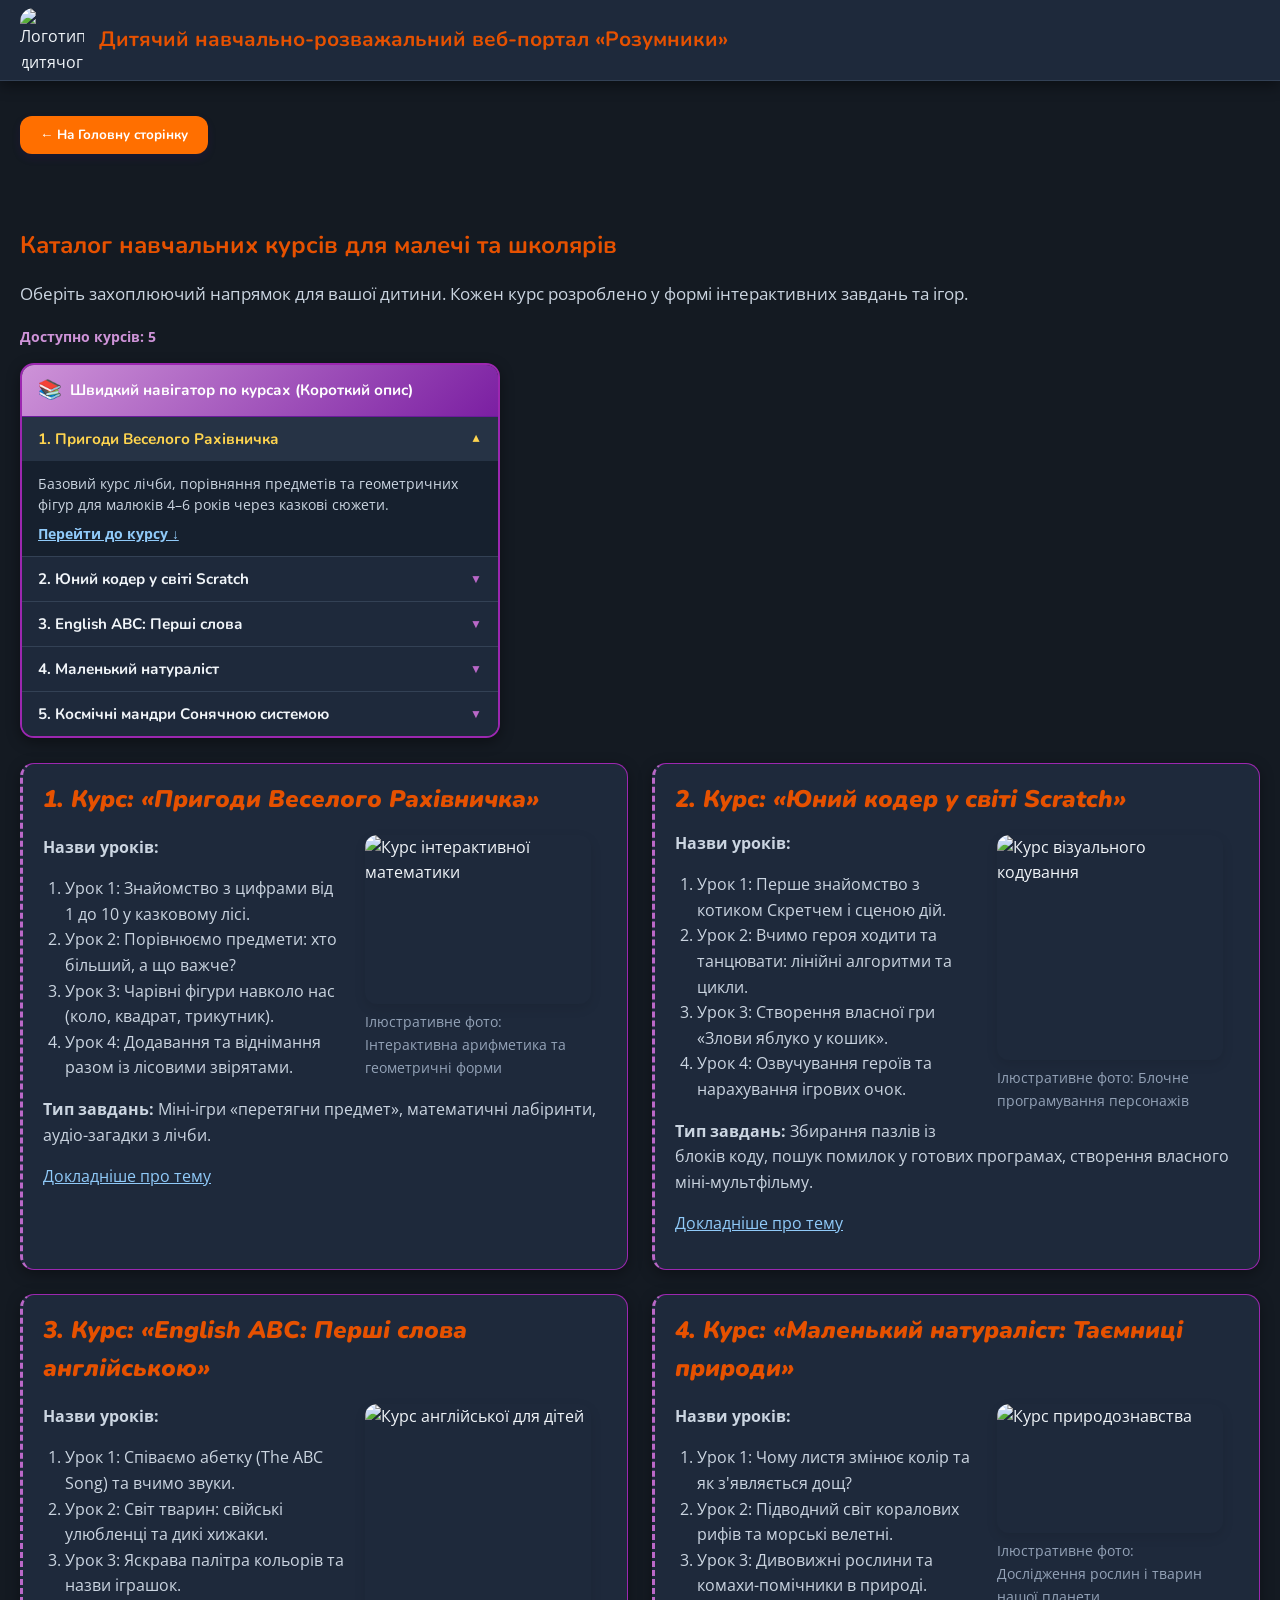
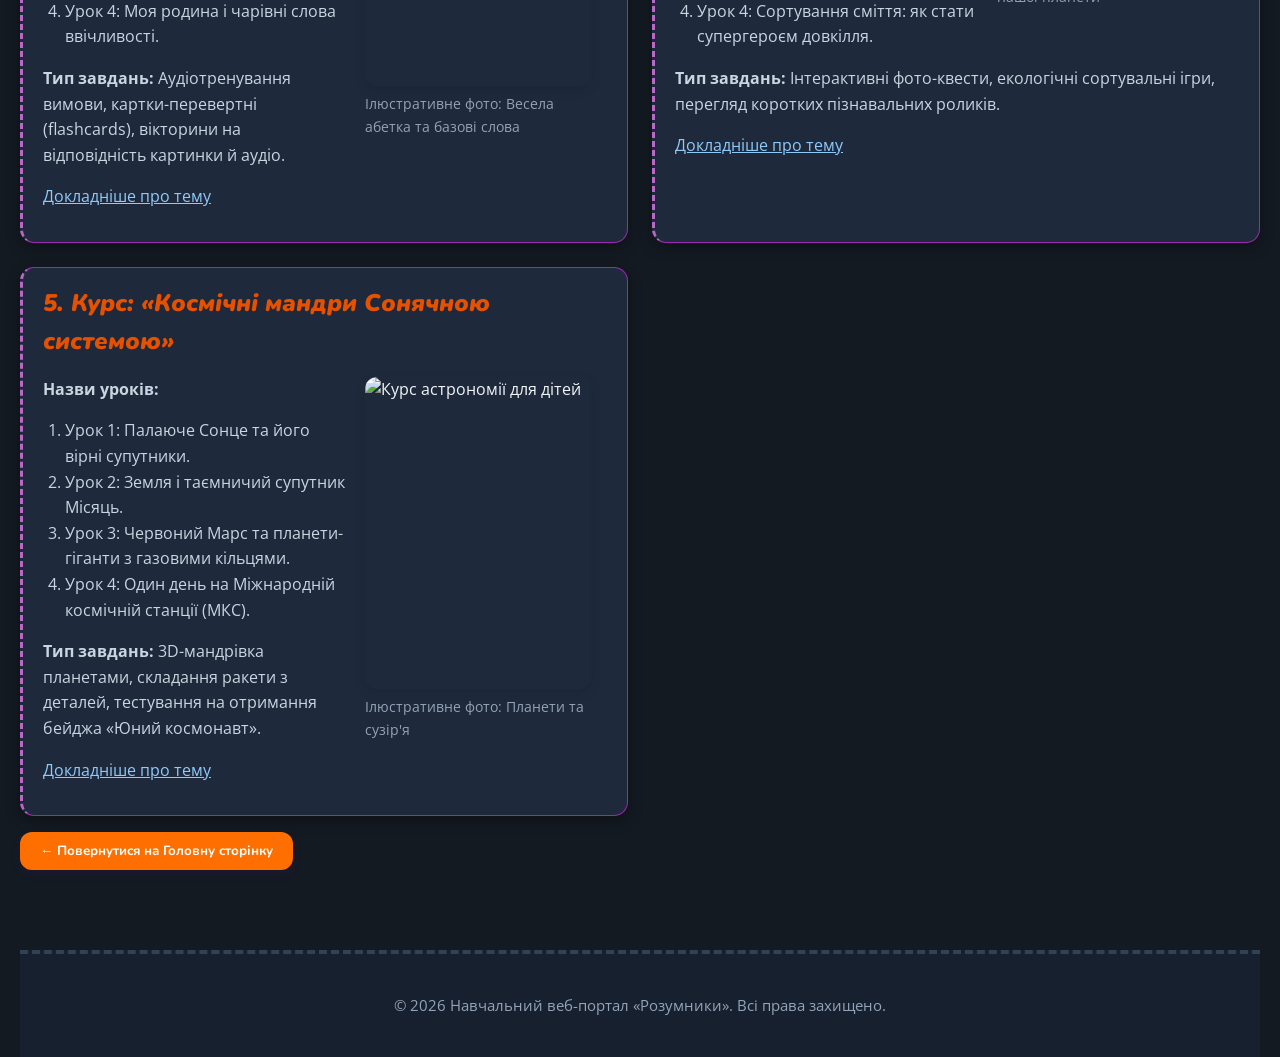
==== courses.html @ 8f063cee "chore: scaffold lab 5 repository and import codebase from lab 4" ====
<!DOCTYPE html>
<html lang="uk">
<head>
    <meta charset="UTF-8">
    <meta name="viewport" content="width=device-width, initial-scale=1.0">
    <title>Наші курси — Веб-портал «Розумники»</title>

    <link rel="stylesheet" href="css/style.css">
    <!-- Внутрішня таблиця стилів -->
    <style>
        .courses-counter {
            font-size: 0.9rem;
            color: #7B1FA2;
            font-weight: 700;
        }
    </style>

    <script defer src="js/courses.js"></script>
</head>
<body class="page-courses">

    <!-- ШАПКА СТОРІНКИ -->
    <header>
        <div>
            <img src="assets/images/logo.jpg" alt="Логотип дитячого навчального порталу Розумники" width="120" height="120">
            <h1>Дитячий навчально-розважальний веб-портал «Розумники»</h1>
        </div>
        
        <p>
            <a href="index.html">
                <button type="button">&larr; На Головну сторінку</button>
            </a>
        </p>
    </header>

    <!-- ОСНОВНА ЧАСТИНА -->
    <main>
        <h2>Каталог навчальних курсів для малечі та школярів</h2>
        <p>Оберіть захоплюючий напрямок для вашої дитини. Кожен курс розроблено у формі інтерактивних завдань та ігор.</p>
        <p class="courses-counter">Доступно курсів: 5</p>
        
            <!-- Інтерактивний акордеон у верхньому лівому куті (Вимога варіанта 4) -->
            <div class="courses-accordion-wrapper">
                <div class="accordion" id="coursesAccordion">
                    <div class="accordion-title">
                        <span class="accordion-icon">📚</span>
                        <strong>Швидкий навігатор по курсах (Короткий опис)</strong>
                    </div>

                    <!-- Елемент акордеона 1 -->
                    <div class="accordion-item">
                        <button type="button" class="accordion-header" aria-expanded="false">
                            <span>1. Пригоди Веселого Рахівничка</span>
                            <span class="chevron">▼</span>
                        </button>
                        <div class="accordion-body">
                            <div class="accordion-content">
                                <p>Базовий курс лічби, порівняння предметів та геометричних фігур для малюків 4–6 років через казкові сюжети.</p>
                                <a href="#course-1" class="accordion-link">Перейти до курсу &darr;</a>
                            </div>
                        </div>
                    </div>

                    <!-- Елемент акордеона 2 -->
                    <div class="accordion-item">
                        <button type="button" class="accordion-header" aria-expanded="false">
                            <span>2. Юний кодер у світі Scratch</span>
                            <span class="chevron">▼</span>
                        </button>
                        <div class="accordion-body">
                            <div class="accordion-content">
                                <p>Візуальне блочне програмування, створення анімацій, перших інтерактивних лабіринтів та міні-ігор на платформі Scratch.</p>
                                <a href="#course-2" class="accordion-link">Перейти до курсу &darr;</a>
                            </div>
                        </div>
                    </div>

                    <!-- Елемент акордеона 3 -->
                    <div class="accordion-item">
                        <button type="button" class="accordion-header" aria-expanded="false">
                            <span>3. English ABC: Перші слова</span>
                            <span class="chevron">▼</span>
                        </button>
                        <div class="accordion-body">
                            <div class="accordion-content">
                                <p>Англійська абетка, перші тематичні слова (тварини, кольори, родина) та аудіо-тренажери правильної вимови.</p>
                                <a href="#course-3" class="accordion-link">Перейти до курсу &darr;</a>
                            </div>
                        </div>
                    </div>

                    <!-- Елемент акордеона 4 -->
                    <div class="accordion-item">
                        <button type="button" class="accordion-header" aria-expanded="false">
                            <span>4. Маленький натураліст</span>
                            <span class="chevron">▼</span>
                        </button>
                        <div class="accordion-body">
                            <div class="accordion-content">
                                <p>Пізнавальні уроки про явища природи, підводний світ, екологію, сортування сміття та безпечні домашні досліди.</p>
                                <a href="#course-4" class="accordion-link">Перейти до курсу &darr;</a>
                            </div>
                        </div>
                    </div>

                    <!-- Елемент акордеона 5 -->
                    <div class="accordion-item">
                        <button type="button" class="accordion-header" aria-expanded="false">
                            <span>5. Космічні мандри Сонячною системою</span>
                            <span class="chevron">▼</span>
                        </button>
                        <div class="accordion-body">
                            <div class="accordion-content">
                                <p>Дослідження планет, супутників, зірок і життя космонавтів на Міжнародній космічній станції за допомогою 3D-моделей.</p>
                                <a href="#course-5" class="accordion-link">Перейти до курсу &darr;</a>
                            </div>
                        </div>
                    </div>
                </div>
            </div>

        <section>
            <!-- КУРС 1 -->
            <article id="course-1">
                <h3>1. Курс: «Пригоди Веселого Рахівничка»</h3>
                <figure class="media-right">
                    <img src="assets/images/course-math.jpg" alt="Курс інтерактивної математики" width="240" height="180">
                    <figcaption>Ілюстративне фото: Інтерактивна арифметика та геометричні форми</figcaption>
                </figure>
                <p><strong>Назви уроків:</strong></p>
                <ol>
                    <li>Урок 1: Знайомство з цифрами від 1 до 10 у казковому лісі.</li>
                    <li>Урок 2: Порівнюємо предмети: хто більший, а що важче?</li>
                    <li>Урок 3: Чарівні фігури навколо нас (коло, квадрат, трикутник).</li>
                    <li>Урок 4: Додавання та віднімання разом із лісовими звірятами.</li>
                </ol>
                <p><strong>Тип завдань:</strong> Міні-ігри «перетягни предмет», математичні лабіринти, аудіо-загадки з лічби.</p>
                <p><a href="https://www.khanacademy.org/math/early-math" target="_blank" rel="noopener noreferrer">Докладніше про тему</a></p>
            </article>

            <hr>

            <!-- КУРС 2 -->
            <article id="course-2">
                <h3>2. Курс: «Юний кодер у світі Scratch»</h3>
                <figure class="media-right">
                    <img src="assets/images/course-scratch.jpg" alt="Курс візуального кодування" width="180" height="180">
                    <figcaption>Ілюстративне фото: Блочне програмування персонажів</figcaption>
                </figure>
                <p style="margin-top: 0;"><strong>Назви уроків:</strong></p>
                <ol>
                    <li>Урок 1: Перше знайомство з котиком Скретчем і сценою дій.</li>
                    <li>Урок 2: Вчимо героя ходити та танцювати: лінійні алгоритми та цикли.</li>
                    <li>Урок 3: Створення власної гри «Злови яблуко у кошик».</li>
                    <li>Урок 4: Озвучування героїв та нарахування ігрових очок.</li>
                </ol>
                <p><strong>Тип завдань:</strong> Збирання пазлів із блоків коду, пошук помилок у готових програмах, створення власного міні-мультфільму.</p>
                <p><a href="https://scratch.mit.edu/" target="_blank" rel="noopener noreferrer">Докладніше про тему</a></p>
            </article>

            <hr>

            <!-- КУРС 3 -->
            <article id="course-3">
                <h3>3. Курс: «English ABC: Перші слова англійською»</h3>
                <figure class="media-right">
                    <img src="assets/images/course-english.jpg" alt="Курс англійської для дітей" width="144" height="180">
                    <figcaption>Ілюстративне фото: Весела абетка та базові слова</figcaption>
                </figure>
                <p><strong>Назви уроків:</strong></p>
                <ol>
                    <li>Урок 1: Співаємо абетку (The ABC Song) та вчимо звуки.</li>
                    <li>Урок 2: Світ тварин: свійські улюбленці та дикі хижаки.</li>
                    <li>Урок 3: Яскрава палітра кольорів та назви іграшок.</li>
                    <li>Урок 4: Моя родина і чарівні слова ввічливості.</li>
                </ol>
                <p><strong>Тип завдань:</strong> Аудіотренування вимови, картки-перевертні (flashcards), вікторини на відповідність картинки й аудіо.</p>
                <p><a href="https://learnenglishkids.britishcouncil.org/" target="_blank" rel="noopener noreferrer">Докладніше про тему</a></p>
            </article>

            <hr>

            <!-- КУРС 4 -->
            <article id="course-4">
                <h3>4. Курс: «Маленький натураліст: Таємниці природи»</h3>
                <figure class="media-right">
                    <img src="assets/images/course-nature.jpg" alt="Курс природознавства" width="315" height="180">
                    <figcaption>Ілюстративне фото: Дослідження рослин і тварин нашої планети</figcaption>
                </figure>
                <p><strong>Назви уроків:</strong></p>
                <ol>
                    <li>Урок 1: Чому листя змінює колір та як з'являється дощ?</li>
                    <li>Урок 2: Підводний світ коралових рифів та морські велетні.</li>
                    <li>Урок 3: Дивовижні рослини та комахи-помічники в природі.</li>
                    <li>Урок 4: Сортування сміття: як стати супергероєм довкілля.</li>
                </ol>
                <p><strong>Тип завдань:</strong> Інтерактивні фото-квести, екологічні сортувальні ігри, перегляд коротких пізнавальних роликів.</p>
                <p><a href="https://kids.nationalgeographic.com/" target="_blank" rel="noopener noreferrer">Докладніше про тему</a></p>
            </article>

            <hr>

            <!-- КУРС 5 -->
            <article id="course-5">
                <h3>5. Курс: «Космічні мандри Сонячною системою»</h3>
                <figure class="media-right">
                    <img src="assets/images/course-space.jpg" alt="Курс астрономії для дітей" width="130" height="180">
                    <figcaption>Ілюстративне фото: Планети та сузір'я</figcaption>
                </figure>
                <p><strong>Назви уроків:</strong></p>
                <ol>
                    <li>Урок 1: Палаюче Сонце та його вірні супутники.</li>
                    <li>Урок 2: Земля і таємничий супутник Місяць.</li>
                    <li>Урок 3: Червоний Марс та планети-гіганти з газовими кільцями.</li>
                    <li>Урок 4: Один день на Міжнародній космічній станції (МКС).</li>
                </ol>
                <p><strong>Тип завдань:</strong> 3D-мандрівка планетами, складання ракети з деталей, тестування на отримання бейджа «Юний космонавт».</p>
                <p><a href="https://spaceplace.nasa.gov/" target="_blank" rel="noopener noreferrer">Докладніше про тему</a></p>
            </article>
        </section>

        <p>
            <a href="index.html">
                <button type="button">&larr; Повернутися на Головну сторінку</button>
            </a>
        </p>
    </main>

    <hr>

    <!-- ПІДВАЛ -->
    <footer>
        <p>&copy; 2026 Навчальний веб-портал «Розумники». Всі права захищено.</p>
    </footer>

</body>
</html>
---- css/style.css ----
/* ==========================================================================
   Лабораторна робота №2. Базові стилі дитячого веб-порталу «Розумники»
   Стиль дизайну: Мальований / ігровий
   ========================================================================== */

/* 1. Підключення двох різних шрифтів: Nunito та Open Sans */
@import url('https://fonts.googleapis.com/css2?family=Nunito:wght@400;700;900&family=Open+Sans:ital,wght@0,400;0,600;1,400&display=swap');

/* Глобальні змінні кольорів різними способами (HEX, RGB, HSL, Name) */
:root {
    --primary-color: #FF6F00; /* HEX */
    --primary-dark: #E65100; /* HEX */
    --accent-color: #4A148C; /* HEX (за варіантом)*/
    --card-bg-rgb: rgb(255, 255, 255); /* RGB */
    --shadow-color: rgba(74, 20, 140, 0.15); /* RGBA */
    --soft-green: hsl(142, 55%, 45%); /* HSL */
    --fun-yellow: hsl(45, 100%, 51%); /* HSL */
    --text-main: #2C3E50; /* HEX */
    --bg-page: #F5F9FC; /* HEX */
    --amber: #FFB74D; /* HEX */
    --amber-light: #FFE082; /* HEX */
    --link-blue: #1565C0; /* HEX */
    --gray-muted: #90A4AE; /* HEX */

}

/* Універсальний селектор */
* {
    box-sizing: border-box;
}

/* 2. Базові правила для body */
body {
    margin: 0;
    padding: 0;
    background-color: var(--bg-page);
    font-family: 'Open Sans', sans-serif;   /* Шрифт №1: основний текст */
    color: var(--text-main);
    line-height: 1.6;
}

/* Селектор елементів: заголовки отримують шрифт №2 (Nunito) */
h1, h2, h3, h4, h5, h6 {
    font-family: 'Nunito', sans-serif;      /* Шрифт №2: заголовки */
    color: var(--primary-dark);
    margin-top: 0.5em;
    margin-bottom: 0.5em;
}

/* Комбінатор нащадка (пробіл): кнопки всередині посилань */
a button {
    cursor: pointer;
}

/* Комбінатор безпосередньої дитини (>) */
nav > ul {
    list-style: none;
    padding: 0;
    margin: 0;
    display: flex;
    flex-wrap: wrap;
    gap: 12px;
}

nav > ul > li > a {
    display: inline-block;
    padding: 8px 16px;
    background-color: var(--fun-yellow);
    color: #333333;
    text-decoration: none;
    font-family: 'Nunito', sans-serif;
    font-weight: 700;
    border-radius: 20px;
    box-shadow: 0 3px 6px var(--shadow-color);
    transition: transform 0.2s ease, background-color 0.2s ease;
}

nav > ul > li > a:hover {
    background-color: #FFB300;
    transform: translateY(-2px);
}

/* Селектор за атрибутом із частковим входженням [attr*=value] */
a[href*="courses"] {
    background-color: #81C784 !important; /* Зеленуватий акцент для навчальних матеріалів */
    color: white !important;              /* Спосіб кольору: Name */
}

a[href*="feedback"] {
    background-color: #64B5F6 !important; /* Блакитний для зворотного зв'язку */
    color: white !important;
}

/* Суміжний сестринський комбінатор (+) */
h2 + p {
    font-size: 1.05rem;
    color: #546E7A;
}

/* Селектори кнопок форми та дій */
button {
    font-family: 'Nunito', sans-serif;
    font-weight: 700;
    padding: 10px 20px;
    border: none;
    border-radius: 12px;
    cursor: pointer;
    background-color: var(--primary-color);
    color: white;                         /* Спосіб кольору: Name */
    box-shadow: 0 4px 8px var(--shadow-color);
    transition: all 0.25s ease;
}

button:hover {
    background-color: var(--primary-dark);
    transform: scale(1.03);
}

/* Селектор за обов'язковим атрибутом [required] */
input[required], textarea[required], select[required] {
    border-left: 4px solid var(--primary-color);
}

/* Стилізація зображень у мальованому стилі */
img {
    border-radius: 14px;
    max-width: 100%;
    height: auto;
}

/* Спільний футер */
footer {
    background: #ECEFF1;
    text-align: center;
    padding: 24px;
    margin-top: 40px;
    border-top: 4px dashed #CFD8DC;
    font-size: 0.95rem;
}


/* ==========================================================================
   3. Стилі для Головної сторінки (index.html) — Варіант 4
   ========================================================================== */

/* 1. Позиціонування шапки (position: relative, z-index) */
header {
    position: relative;
    padding-top: 150px;                     /* Місце для абсолютно позиціонованого логотипу */
    padding-bottom: 20px;
    z-index: 10;
}

/* Вимога варіанта: Назва веб-порталу та логотип абсолютно позиціоновані з 0 відступом зверху */
header > div:first-child {
    position: absolute;
    top: 0;
    left: 20px;
    display: flex;
    align-items: center;
    gap: 15px;
}

header > nav {
    margin-bottom: 10px;
}

header div:last-child {
    display: flex;
    gap: 10px;
}

/* 2. Макет сторінки на CSS Grid (п. 6 завдання) */
@media (min-width: 768px) {
    body {
        display: grid;
        grid-template-areas:
            "header header"
            "aside main"
            "footer footer";
        grid-template-columns: 340px 1fr;
        gap: 24px;
        padding: 0 20px;
    }

    header {
        grid-area: header;
    }

    aside {
        grid-area: aside;
        position: static;                   /* Друге значення position: static */
        background: var(--card-bg-rgb);     /* RGB */
        padding: 16px;
        border-radius: 16px;
        box-shadow: 0 4px 12px rgba(0, 0, 0, 0.06);
        height: fit-content;
    }

    main {
        grid-area: main;
    }

    footer {
        grid-area: footer;
    }

    /* Ховаємо <hr>, бо вони є прямими дітьми body і ламають сітку */
    body > hr {
        display: none;
    }
}

audio {
    width: 100%;
    min-width: 300px;
    box-sizing: border-box;
    max-width: 100%;
    display: block;
    margin: 12px 0;
}

/* 3. Float: відео ЗЛІВА, фото СПРАВА */
article figure {
    margin: 0;
}

/* Відео — зліва, текст обтікає справа */
article figure.media-left {
    float: left;
    clear: left;
    width: 45%;
    max-width: 480px;
    margin: 4px 20px 12px 16px;
}

/* Завдання починаються під відео, на всю ширину */
#about .tasks-title,
#about .tasks-list {
    clear: left;
}

/* Бонус: білий фон першого абзацу більше не заходить під відео */
#about p:first-of-type {
    display: flow-root;
}

/* Фото — справа, текст обтікає зліва */
article figure.media-right {
    float: right;
    clear: right;
    width: 30%;
    max-width: 240px;
    margin: 4px 16px 12px 20px;
}

/* Медіа заповнюють фігуру; float усередині фігури скидаємо */
article figure img,
article figure video {
    display: block;
    float: none;
    width: 100%;
    height: auto;
    margin: 0;
    border-radius: 12px;
    box-shadow: 0 4px 12px rgba(0, 0, 0, 0.1);
}

article figcaption {
    font-size: 0.9rem;
    padding: 6px 0;
}

/* Клірфікс: наступні блоки не наїжджають на float */
article::after {
    content: "";
    display: table;
    clear: both;
}

/* Вузькі екрани: прибираємо обтікання */
@media (max-width: 600px) {
    article figure.media-left,
    article figure.media-right {
        float: none;
        width: 100%;
        max-width: none;
        margin: 12px 0;
    }
}

/* 4. Вимога варіанта: Блок опису мети та завдань має margin, але НЕ має padding */
/* 5. Вимога: блок з найбільшим обсягом тексту зі смугою прокручування (overflow) */
#about {
    margin: 30px 20px 25px 20px;
    padding: 0 !important;          /* вимога варіанта */
    border: 2px dashed var(--amber);
    border-radius: 12px;
    max-height: 420px;
    overflow-y: auto;               /* прокрутка лишається, а також створює BFC */
}

/* Стилізація слів з обов'язкового речення (span, b, i, em, u) */
#about p span {
    color: var(--accent-color);       /* HEX: #4A148C */
    font-weight: 700;
}

#about p em {
    color: var(--soft-green);         /* HSL */
}

/* Маркери списку завдань (псевдоелемент ::marker) */
.tasks-list li::marker {
    color: var(--soft-green);
}

/* Відступи від рамки без padding у самому #about */
#about > :not(figure) {
    margin-left: 16px;
    margin-right: 16px;
}

/* 6. Вимога варіанта: Перша літера тексту про те, чому навчають, має тінь та темно-зелений колір */
#study-plan > p::first-letter {
    font-size: 2.2rem;
    font-weight: 900;
    color: darkgreen;                     /* Спосіб задання кольору: Name */
    text-shadow: 2px 2px 4px rgba(0, 100, 0, 0.4);
    float: left;
    margin-right: 1px;
    line-height: 1;
}

/* 7. Вимога варіанта: Зміщення таблиці при наведенні курсору праворуч на 2% ширини viewport (2vw) */
#study-plan .table-wrap {
    width: calc(100% - 2.5vw);
}

#study-plan table {
    width: 100%;
    border-collapse: collapse;
    background: var(--card-bg-rgb);
    border-radius: 12px;
    overflow: hidden;
    transition: transform 0.3s ease;
}

/* Вимога варіанта: зсув праворуч на 2vw при наведенні */
#study-plan .table-wrap:hover table {
    transform: translateX(2vw);
}

#study-plan th,
#study-plan td {
    border: 1px solid var(--amber-light);
    padding: 10px;
    text-align: left;
}

#study-plan thead th {
    background-color: var(--amber);
    color: var(--card-bg-rgb);
}

#study-plan tfoot tr {
    background-color: #FFF8E1;
    font-weight: bold;
}

/* 8. Вимога варіанта: Тінь у блоку контактів через 2 сек при фокусуванні */
footer#contacts {
    outline: none;
    cursor: pointer;
    /* Затримка появи тіні рівно 2 секунди (transition-delay: 2s) */
    transition: box-shadow 0.4s ease, border-color 0.4s ease;
    border: 2px solid transparent;
}

footer#contacts:focus {
    border-color: var(--primary-color);
    box-shadow: 0 0 25px 6px rgba(255, 111, 0, 0.45); /* Поява помітної тіні */
    transition: box-shadow 0.4s ease 2s, border-color 0.4s ease;
}

/* 9. Вимога п. 4: Елемент із переходом між 2 стилями (не менше 3 властивостей) */
.interactive-card,
#about p:first-of-type {
    background-color: var(--card-bg-rgb);
    border: 1px solid #E0E0E0;
    box-shadow: 0 2px 5px rgba(0, 0, 0, 0.05);
    transition: background-color 0.3s ease, box-shadow 0.3s ease, border-color 0.3s ease; /* 3 властивості переходу */
}

#about p:first-of-type:hover {
    background-color: #FFFDE7;
    border-color: #FFD54F;
    box-shadow: 0 6px 16px rgba(255, 179, 0, 0.25);
}

/* Анімація зростання насиченості фото до 150% */
@keyframes saturate-up {
    from { filter: saturate(1); }
    to   { filter: saturate(1.5); }
}

article figure img:hover {
    animation: saturate-up 0.6s ease forwards;
}


/* ==========================================================================
   Сторінка «Наші курси» — Grid, Варіант 4
   ========================================================================== */

/* Сітка сторінки без aside: одна колонка */
.page-courses {
    grid-template-areas:
        "header"
        "main"
        "footer";
    grid-template-columns: 1fr;
}

/* Вимога: блок з назвою та логотипом фіксований зверху */
.page-courses header {
    padding-top: 100px;                     /* місце під фіксовану панель */
}

.page-courses header > div:first-child {
    position: fixed;
    top: 0;
    left: 0;
    right: 0;
    z-index: 100;
    box-sizing: border-box;
    padding: 8px 20px;
    background: var(--card-bg-rgb);
    box-shadow: 0 3px 10px var(--shadow-color);
}

.page-courses header > div:first-child img {
    width: 64px;
    height: 64px;
}

.page-courses header h1 {
    font-size: 1.3rem;
    margin: 0;
}

/* Картки курсів: адаптивна сітка (Grid) */
.page-courses section {
    display: grid;
    grid-template-columns: repeat(auto-fit, minmax(min(100%, 460px), 1fr));
    gap: 24px;
}

.page-courses section > hr {
    display: none;
}

/* Вимога: темно-фіолетова рамка, права межа суцільна тонка, ліва пунктирна */
.page-courses article {
    background: var(--card-bg-rgb);
    padding: 16px 20px;
    border-top: 1px solid var(--accent-color);
    border-bottom: 1px solid var(--accent-color);
    border-right: 1px solid var(--accent-color);
    border-left: 3px dashed var(--accent-color);
    border-radius: 14px;
    box-shadow: 0 4px 12px rgba(0, 0, 0, 0.06);
}

/* Вимога: «назва теми» — більша вага, більший розмір, курсив */
.page-courses article h3 {
    font-size: 1.5rem;
    font-weight: 900;
    font-style: italic;
    margin-top: 0;
}

.page-courses article ol {
    padding-left: 1.4rem;
}

/* Фото в картках трохи більші, ніж у глобальному правилі */
.page-courses article figure.media-right {
    width: 40%;
    min-width: 130px;
    max-width: 240px;
}

/* Вимога: фото при наведенні — насиченість 150% (keyframes saturate-up вже є) */
.page-courses article figure img:hover {
    animation: saturate-up 0.6s ease forwards;
}

/* Вимога: відвідані посилання — темно-червоні */
.page-courses article a:link {
    color: var(--link-blue);
}

.page-courses article a:visited {
    color: darkred;
}

.page-courses article a:hover {
    text-decoration: none;
}


/* ==========================================================================
   Сторінка «Зворотній зв'язок» — Flexbox
   ========================================================================== */

/* Каркас сторінки: flex-колонка замість grid */
.page-feedback {
    display: flex;
    flex-flow: column nowrap;
    justify-content: flex-start;
    align-items: stretch;
    min-height: 100vh;
    box-sizing: border-box;
}

.page-feedback header {
    padding-top: 150px;
}

.page-feedback > hr {
    display: none;
}

.page-feedback main {
    flex-grow: 1;                           /* main займає вільне місце, футер внизу */
    width: 100%;
    max-width: 900px;
    margin: 0 auto;
    padding: 0 20px;
}

/* Форма — flex-контейнер */
.page-feedback form {
    display: flex;
    flex-flow: row wrap;                    /* flex-direction + flex-wrap */
    justify-content: space-between;
    align-items: flex-start;
    align-content: flex-start;              /* працює, бо є wrap */
    gap: 20px;
}

.page-feedback form > br {
    display: none;                          /* <br> між fieldset і select став би flex-елементом */
}

.page-feedback form > * {
    margin: 0;                              /* відступи дає gap */
}

/* Flex-елементи */
.page-feedback .feedback-help-text {
    flex: 1 1 100%;
}

.page-feedback fieldset {
    flex-grow: 1;
    flex-shrink: 1;
    flex-basis: 360px;
    padding: 16px 20px;
    background: var(--card-bg-rgb);
    border: 2px dashed var(--soft-green);
    border-radius: 16px;
}

.form-purpose {
    flex-grow: 1;
    flex-shrink: 1;
    flex-basis: 320px;
    align-self: flex-end;                   /* притискається донизу ряду, до textarea */
}

.form-details,
.form-consent {
    flex: 1 1 100%;
}

/* Кнопки: власний flex-контейнер + order */
.form-actions {
    flex: 1 1 100%;
    display: flex;
    justify-content: flex-end;
    gap: 12px;
}

.form-actions button {
    flex-shrink: 0;                         /* кнопки не стискаються */
}

.form-actions button[type="reset"] {
    order: 1;                               /* «Очистити» — зліва */
    background-color: var(--gray-muted);
}

.form-actions button[type="submit"] {
    order: 2;                               /* «Надіслати» — справа */
}

/* Поля вводу */
.page-feedback input[type="text"],
.page-feedback input[type="email"],
.page-feedback select,
.page-feedback textarea {
    box-sizing: border-box;
    width: 100%;
    padding: 8px 10px;
    border-radius: 8px;
    font-family: inherit;
}

.page-feedback textarea {
    resize: vertical;
}

.page-feedback input:focus,
.page-feedback select:focus,
.page-feedback textarea:focus {
    outline: 3px solid var(--fun-yellow);
}

/* ==========================================================================
   ЛАБОРАТОРНА №4. Стилі для падаючих іграшок та денної/нічної теми
   ========================================================================== */

/* Контейнер для падаючих іграшок всередині шапки */
.brand-header {
    position: absolute;
    top: 0;
    left: 20px;
    right: 20px;
    height: 140px;
    overflow: hidden; /* Іграшки не вилітають за межі блоку */
    display: flex;
    align-items: center;
    gap: 15px;
    z-index: 10;
}

/* Логотип і назва знаходяться поверх падаючих іграшок */
.brand-header img,
.brand-header h1 {
    position: relative;
    z-index: 2;
}

/* Шар з падаючими іграшками на фоні */
.toys-layer {
    position: absolute;
    inset: 0;
    pointer-events: none;
    z-index: 1; /* Позаду тексту, але всередині блоку */
}

/* Падаюча іграшка */
.falling-toy {
    position: absolute;
    top: -60px;
    user-select: none;
    opacity: 0.85;
    animation: fallAnimation linear forwards;
    filter: drop-shadow(0 2px 4px rgba(0, 0, 0, 0.15));
}

@keyframes fallAnimation {
    0% {
        transform: translateY(0) rotate(0deg);
        opacity: 0.9;
    }
    100% {
        transform: translateY(180px) rotate(360deg);
        opacity: 0.1;
    }
}

/* ==========================================================================
   Теми за часом доби: з 6:00 до 21:00 фон на 40% світліший за нічний
   ========================================================================== */

/* Нічна тема (21:00 – 06:00) — базові темніші фони */
body.theme-night {
    --bg-page: #1a222d;
    --card-bg-rgb: rgb(27, 36, 48);
    --text-main: #F1F5F9;
    --accent-color: #CE93D8;
    --soft-green: #81C784;
    --gray-muted: #64748B;
    background-color: var(--bg-page);
    color: var(--text-main);
}

body.theme-night aside,
body.theme-night #about,
body.theme-night table,
body.theme-night footer {
    background-color: var(--card-bg-rgb);
    color: var(--text-main);
}

body.theme-night .interactive-card,
body.theme-night #about p:first-of-type {
    background-color: #243041;
    border-color: #3B4B61;
    color: #F8FAFC;
}

body.theme-night #about p:first-of-type:hover {
    background-color: #2D3D52;
    border-color: var(--amber);
    box-shadow: 0 6px 16px rgba(0, 0, 0, 0.4);
}

body.theme-night #about p span {
    color: #E1BEE7;                 /* Яскравий бузковий колір */
    text-shadow: 0 0 8px rgba(225, 190, 231, 0.3);
}

body.theme-night #about p em {
    color: #A5D6A7;                 /* Чіткий м'ятно-зелений */
}

body.theme-night aside a {
    color: #90CAF9;                 /* Яскравий блакитний для посилань */
    text-decoration: underline;
}

body.theme-night aside a:hover {
    color: #FFD54F;                 /* Золотистий hover */
}

body.theme-night h2 + p,
body.theme-night #study-plan > p {
    color: #CBD5E1;
}

body.theme-night #study-plan > p::first-letter {
    color: #66BB6A;                 /* Світліший зелений для збереження вимоги */
    text-shadow: 0 0 10px rgba(102, 187, 106, 0.6);
}

body.theme-night #study-plan tfoot tr {
    background-color: #1E293B;
    color: #F8FAFC;
}

body.theme-night #study-plan tfoot td,
body.theme-night #study-plan tfoot th {
    color: #FFFFFF;
    border-color: #334155;
}

body.theme-night #study-plan td {
    color: #E2E8F0;
}

/* Денна тема (06:00 – 21:00) — фон на 40% світліший */
body.theme-day {
    --bg-page: #FAFDFE;
    --card-bg-rgb: rgb(255, 255, 255);
    --text-main: #2C3E50;
    background-color: var(--bg-page);
    color: var(--text-main);
}

body.theme-day aside,
body.theme-day table {
    background-color: var(--card-bg-rgb);
}

/* ==========================================================================
   Стилі 3D фліп-картки автора (Головна сторінка)
   ========================================================================== */
.author-section {
    margin-top: 20px;
    text-align: center;
}

.flip-card {
    background-color: transparent;
    width: 100%;
    max-width: 280px;
    height: 260px;
    perspective: 1000px; /* Створює перспективу для 3D-простору */
    margin: 12px auto 0 auto;
    cursor: pointer;
}

.flip-card-inner {
    position: relative;
    width: 100%;
    height: 100%;
    text-align: center;
    transition: transform 0.6s cubic-bezier(0.4, 0.2, 0.2, 1);
    transform-style: preserve-3d; /* Дозволяє дочірнім елементам існувати у 3D */
    border-radius: 16px;
    box-shadow: 0 4px 12px rgba(0, 0, 0, 0.08);
}

/* Стан перевороту через JS-клас */
.flip-card.is-flipped .flip-card-inner {
    transform: rotateY(180deg);
}

/* Спільні стилі для обох сторін */
.flip-card-front, 
.flip-card-back {
    position: absolute;
    width: 100%;
    height: 100%;
    top: 0;
    left: 0;
    backface-visibility: hidden; /* Ховає зворотний бік при розвороті */
    border-radius: 16px;
    padding: 16px;
    box-sizing: border-box;
    display: flex;
    flex-direction: column;
    align-items: center;
    justify-content: center;
}

/* Передня сторона (Світла тема) */
.flip-card-front {
    background: #FFFFFF;
    border: 2px solid #FFD54F;
    color: var(--text-main);
}

.flip-card-front .author-photo {
    width: 100px;
    height: 100px;
    border-radius: 50%;
    object-fit: cover;
    border: 3px solid var(--amber);
    margin-bottom: 8px;
    float: none !important; /* Скидаємо глобальний float */
}

.author-name {
    font-family: 'Nunito', sans-serif;
    font-size: 1.1rem;
    font-weight: 700;
    margin: 4px 0 2px 0;
    color: var(--primary-dark);
}

.author-title {
    font-size: 0.85rem;
    color: var(--gray-muted);
}

/* Зворотна сторона (Світла тема) */
.flip-card-back {
    background: linear-gradient(135deg, #FFF8E1, var(--amber-light));
    border: 2px solid var(--amber);
    color: #3E2723;
    transform: rotateY(180deg);
}

.flip-card-back h5 {
    margin: 0 0 8px 0;
    color: var(--primary-dark);
    font-size: 1.05rem;
}

.author-quote {
    font-size: 0.9rem;
    font-style: italic;
    line-height: 1.4;
    margin: 0 0 10px 0;
}

.author-signature {
    font-weight: bold;
    font-size: 0.85rem;
    margin: 0;
    color: #BF360C;
}

/* Адаптація фліп-картки під темну тему (theme-night) */
body.theme-night .flip-card-front {
    background: #1E293B;
    border-color: #475569;
    color: #F8FAFC;
}

body.theme-night .author-name {
    color: var(--amber);
}

body.theme-night .author-title {
    color: #94A3B8;
}

body.theme-night .flip-card-back {
    background: linear-gradient(135deg, #1E293B, #0F172A);
    border-color: var(--amber);
    color: #F1F5F9;
}

body.theme-night .flip-card-back h5 {
    color: #FFD54F;
}

body.theme-night .author-signature {
    color: var(--amber);
}

/* ==========================================================================
   Стилі акордеона на сторінці «Наші курси» (Вимога 3 Варіанта 4)
   ========================================================================== */

/* Обгортка: фіксація/вирівнювання у верхньому лівому куті контенту */
.courses-accordion-wrapper {
    margin: 15px 0 25px 0;
    max-width: 480px; /* Компактний блок у лівій частині */
}

.accordion {
    background: #FFFFFF;
    border: 2px solid #7B1FA2;
    border-radius: 14px;
    box-shadow: 0 4px 12px rgba(123, 31, 162, 0.1);
    overflow: hidden;
}

.accordion-title {
    background: linear-gradient(135deg, #7B1FA2, #9C27B0);
    color: #FFFFFF;
    padding: 10px 16px;
    font-size: 0.95rem;
    display: flex;
    align-items: center;
    gap: 8px;
    font-family: 'Nunito', sans-serif;
}

.accordion-icon {
    font-size: 1.2rem;
}

/* Елемент акордеона */
.accordion-item {
    border-bottom: 1px solid #E1BEE7;
}

.accordion-item:last-child {
    border-bottom: none;
}

/* Кнопка-тригер заголовка */
.accordion-header {
    width: 100%;
    display: flex;
    justify-content: space-between;
    align-items: center;
    padding: 12px 16px;
    background: #FDFBFE;
    color: var(--accent-color);
    font-family: 'Nunito', sans-serif;
    font-size: 0.95rem;
    font-weight: 700;
    border: none;
    border-radius: 0;
    cursor: pointer;
    box-shadow: none;
    text-align: left;
    transition: background-color 0.25s ease, color 0.25s ease;
}

.accordion-header:hover {
    background-color: #dd00ff;
    transform: none; /* Скидаємо глобальний hover для кнопок */
}

/* Індикатор-стрілочка */
.accordion-header .chevron {
    font-size: 0.75rem;
    transition: transform 0.3s ease;
    color: #8E24AA;
}

/* Активний стан розгорнутого елемента */
.accordion-item.active .accordion-header {
    background-color: #EDE7F6;
    color: var(--primary-color);
}

.accordion-item.active .chevron {
    transform: rotate(180deg);
}

/* Тіло секції: плавне розгортання по висоті (height/max-height) */
.accordion-body {
    max-height: 0;
    overflow: hidden;
    transition: max-height 0.35s cubic-bezier(0.4, 0, 0.2, 1);
    background-color: #FFFFFF;
}

.accordion-content {
    padding: 12px 16px;
    font-size: 0.88rem;
    color: #37474F;
    line-height: 1.5;
}

.accordion-content p {
    margin: 0 0 8px 0;
}

.accordion-link {
    display: inline-block;
    color: #7B1FA2 !important;
    font-weight: 700;
    font-size: 0.85rem;
    text-decoration: underline;
    cursor: pointer;
}

.accordion-link:hover {
    color: var(--primary-dark) !important;
}

/* ==========================================================================
   Темна тема для сторінки «Наші курси» (courses.html) та Акордеона
   ========================================================================== */

/* 1. Загальний фон сторінки та заголовки */
body.theme-night.page-courses,
body.theme-night.page-courses main {
    background-color: #141A22;
    color: #F1F5F9;
}

body.theme-night.page-courses h2 {
    color: var(--primary-dark);
}

body.theme-night.page-courses h2 + p {
    color: #CBD5E1;
}

body.theme-night.page-courses .courses-counter {
    color: #CE93D8;
}

/* 2. Фіксована шапка зверху */
body.theme-night.page-courses header > div:first-child {
    background-color: #1E293B;
    box-shadow: 0 4px 14px rgba(0, 0, 0, 0.45);
    border-bottom: 1px solid #334155;
}

body.theme-night.page-courses header h1 {
    color: var(--primary-dark);
}

/* 3. Акордеон у темній темі */
body.theme-night .accordion {
    background-color: #1E293B;
    border-color: #9C27B0;
    box-shadow: 0 4px 14px rgba(0, 0, 0, 0.4);
}

body.theme-night .accordion-title {
    background: linear-gradient(135deg, var(--accent-color), #7B1FA2);
    color: #FFFFFF;
    border-bottom: 1px solid #6A1B9A;
}

body.theme-night .accordion-item {
    border-bottom-color: #334155;
}

body.theme-night .accordion-header {
    background-color: #1E293B;
    color: #F1F5F9;
}

body.theme-night .accordion-header:hover {
    background-color: #2D3D52;
    color: #FFD54F;
}

body.theme-night .accordion-header .chevron {
    color: #BA68C8;
}

body.theme-night .accordion-item.active .accordion-header {
    background-color: #263345;
    color: #FFD54F;
}

body.theme-night .accordion-item.active .chevron {
    color: #FFD54F;
}

body.theme-night .accordion-body {
    background-color: #16202E;
}

body.theme-night .accordion-content {
    color: #CBD5E1;
}

body.theme-night .accordion-link {
    color: #90CAF9 !important;
}

body.theme-night .accordion-link:hover {
    color: #FFD54F !important;
}

/* 4. Картки курсів у темній темі */
body.theme-night.page-courses section article {
    background-color: #1E293B;
    border-top-color: #9C27B0;
    border-bottom-color: #9C27B0;
    border-right-color: #9C27B0;
    border-left-color: #BA68C8;
    box-shadow: 0 4px 14px rgba(0, 0, 0, 0.35);
    color: #F1F5F9;
}

body.theme-night.page-courses section article h3 {
    color: var(--primary-dark);
    border-bottom-color: var(--accent-color);
}

body.theme-night.page-courses section article ol,
body.theme-night.page-courses section article p {
    color: #CBD5E1;
}

body.theme-night.page-courses section article figcaption {
    color: #94A3B8;
}

body.theme-night.page-courses section article a:link {
    color: #90CAF9;
}

body.theme-night.page-courses section article a:visited {
    color: #EF5350; /* Контрастний червоний замість тьмяного на темному фоні */
}

/* 5. Футер на сторінці курсів */
body.theme-night.page-courses footer {
    background-color: #16202E;
    border-top-color: #334155;
    color: #94A3B8;
}

/* ==========================================================================
   Сторінка «Зворотній зв'язок»: Тултіп та hover-ефект для поля «Детально»
   ========================================================================== */

/* Відносне позиціонування контейнера поля для розміщення тултіпа */
.form-details {
    position: relative;
}

/* Стан поля «Детально» при наведенні (задається через JS-клас) */
#feedback-details.details-hovered {
    background-color: #FFFDE7 !important;            /* Зміна кольору фону */
    border: 2px solid #FF9800 !important;             /* Поява акцентної рамки */
    box-shadow: 0 0 15px rgba(255, 152, 0, 0.45) !important; /* Поява виразної тіні */
    transition: background-color 0.25s ease, border-color 0.25s ease, box-shadow 0.25s ease;
}

/* Спливаюча підказка (Tooltip) */
.details-tooltip {
    position: absolute;
    top: 35px;
    left: calc(100% + 15px);                         /* Розташування строго праворуч від поля */
    width: 250px;
    background: linear-gradient(135deg, #FF6F00, #FFA000);
    color: #FFFFFF;
    padding: 12px 16px;
    border-radius: 12px;
    font-size: 0.88rem;
    font-weight: 600;
    line-height: 1.4;
    box-shadow: 0 6px 18px rgba(255, 111, 0, 0.35);
    z-index: 100;
    pointer-events: none;
    opacity: 0;
    transform: translateX(-10px);
    transition: opacity 0.3s ease, transform 0.3s ease;
}

/* Стрілочка тултіпа вказівником наліво (до поля) */
.details-tooltip::before {
    content: "";
    position: absolute;
    top: 20px;
    left: -8px;
    border-width: 8px 8px 8px 0;
    border-style: solid;
    border-color: transparent #FF6F00 transparent transparent;
}

/* Активний стан тултіпа */
.details-tooltip.is-visible {
    opacity: 1;
    transform: translateX(0);
}

/* Адаптація під темну тему */
body.theme-night.page-feedback,
body.theme-night.page-feedback main {
    background-color: #141A22;
    color: #F1F5F9;
}

body.theme-night.page-feedback fieldset {
    background-color: #1E293B;
    border-color: #4CAF50;
    color: #F1F5F9;
}

body.theme-night.page-feedback input,
body.theme-night.page-feedback select,
body.theme-night.page-feedback textarea {
    background-color: #0F172A;
    color: #F8FAFC;
    border: 1px solid #334155;
}

body.theme-night #feedback-details.details-hovered {
    background-color: #1E293B !important;
    border-color: #FFB74D !important;
    box-shadow: 0 0 16px rgba(255, 183, 77, 0.4) !important;
}

body.theme-night .details-tooltip {
    background: linear-gradient(135deg, #E65100, #BF360C);
    box-shadow: 0 6px 18px rgba(0, 0, 0, 0.5);
    border: 1px solid #FFB74D;
}

body.theme-night .details-tooltip::before {
    border-color: transparent #E65100 transparent transparent;
}

/* На вузьких екранах тултіп зміщується під поле, щоб не вилазити за екран */
@media (max-width: 900px) {
    .details-tooltip {
        left: 0;
        top: 100%;
        margin-top: 10px;
        width: calc(100% - 32px);
    }

    .details-tooltip::before {
        top: -8px;
        left: 30px;
        border-width: 0 8px 8px 8px;
        border-color: transparent transparent #FF6F00 transparent;
    }

    body.theme-night .details-tooltip::before {
        border-color: transparent transparent #E65100 transparent;
    }
}
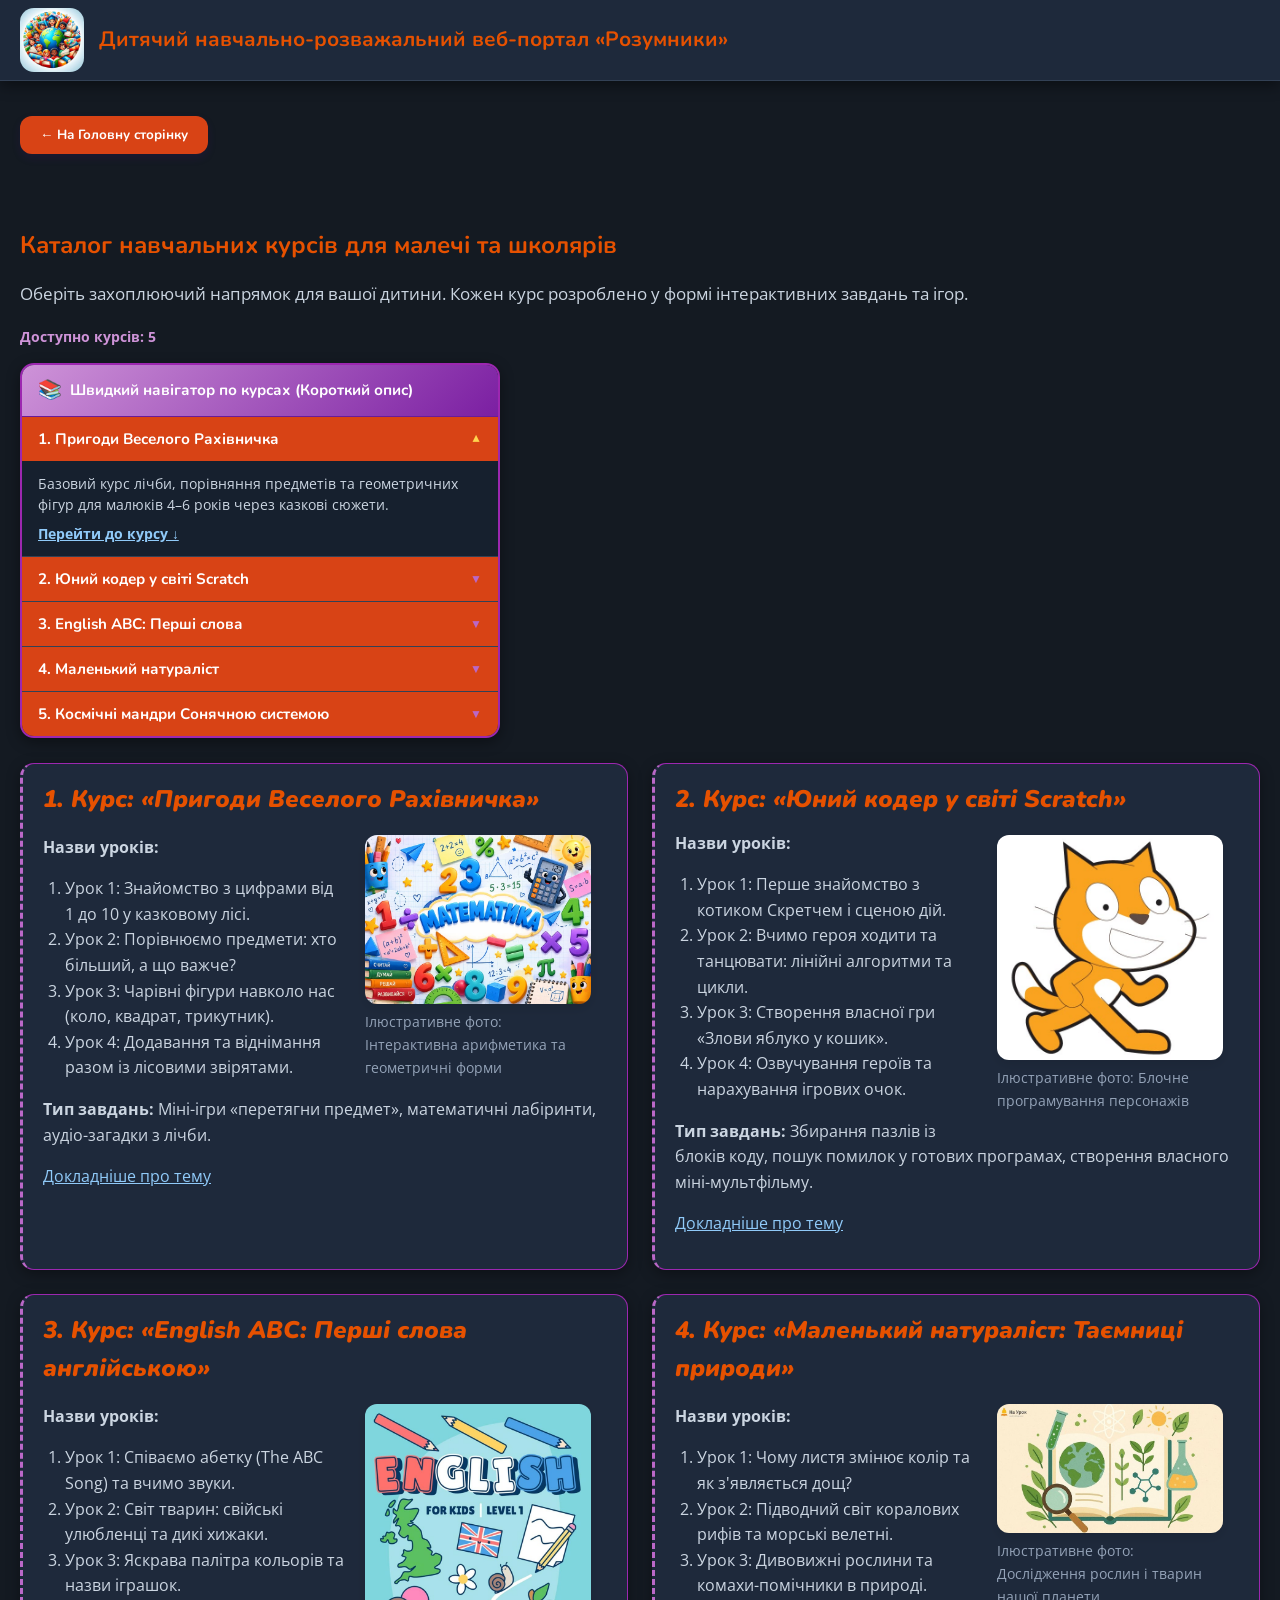
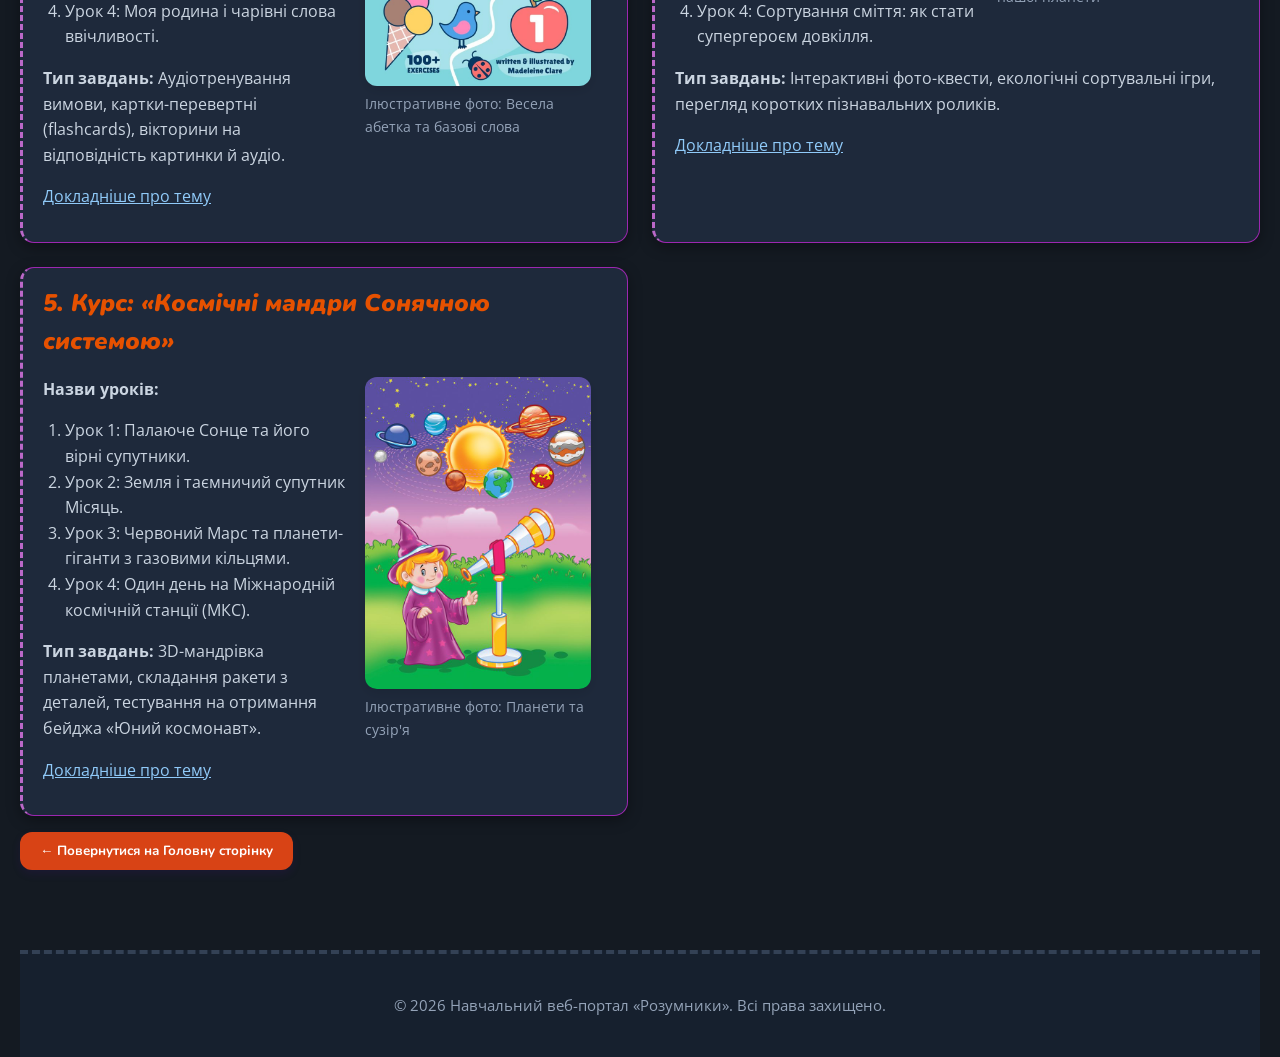
==== commit ac90c553: "perf: optimize assets and improve accessibility contrast" ====
--- a/courses.html
+++ b/courses.html
@@ -3,6 +3,7 @@
 <head>
     <meta charset="UTF-8">
     <meta name="viewport" content="width=device-width, initial-scale=1.0">
+    <meta name="description" content="Каталог навчальних курсів для дітей: програмування, іноземні мови, логіка та творчі заняття.">
     <title>Наші курси — Веб-портал «Розумники»</title>
 
     <link rel="stylesheet" href="css/style.css">
@@ -22,7 +23,7 @@
     <!-- ШАПКА СТОРІНКИ -->
     <header>
         <div>
-            <img src="assets/images/logo.jpg" alt="Логотип дитячого навчального порталу Розумники" width="120" height="120">
+            <img src="assets/images/logo.jpg" alt="Логотип дитячого навчального порталу Розумники" width="120" height="120" loading="eager">
             <h1>Дитячий навчально-розважальний веб-портал «Розумники»</h1>
         </div>
         
--- a/css/style.css
+++ b/css/style.css
@@ -525,7 +525,25 @@
 }
 
 .page-feedback header {
-    padding-top: 150px;
+    position: static;
+    width: 100%;
+    padding: 25px 20px 10px 20px;
+    display: flex;
+    flex-direction: column;
+    align-items: flex-start;
+    gap: 15px;
+}
+
+/* Скидаємо absolute для логотипу на сторінці зворотного зв'язку */
+.page-feedback header > div:first-child {
+    position: static;
+    display: flex;
+    align-items: center;
+    gap: 15px;
+}
+
+.page-feedback header p {
+    margin: 0;
 }
 
 .page-feedback > hr {
@@ -1272,4 +1290,270 @@
     body.theme-night .details-tooltip::before {
         border-color: transparent transparent #E65100 transparent;
     }
+}
+
+/* ==========================================================================
+   ЛАБОРАТОРНА №5. Адаптивність та медіа-запити (RWD & Breakpoints)
+   Контрольні точки: 1024px, 768px, 480px, 360px
+   ========================================================================== */
+
+/* 1. Планшети в альбомній орієнтації та невеликі ноутбуки (<= 1024px) */
+@media only screen and (max-width: 1024px) {
+    body {
+        padding: 0 16px;
+        gap: 16px;
+    }
+
+    /* Зменшуємо бічну панель на лептопах */
+    aside {
+        min-width: 280px;
+    }
+
+    #study-plan table {
+        font-size: 0.95rem;
+    }
+}
+
+/* 2. Планшети у портретній орієнтації (<= 768px) */
+@media only screen and (max-width: 768px) {
+    /* Перемикаємо сітку body в одну колонку */
+    body {
+        display: flex;
+        flex-direction: column;
+        padding: 0 12px;
+    }
+
+    header {
+        padding-top: 130px;
+    }
+
+    header > div:first-child img {
+        width: 80px;
+        height: 80px;
+    }
+
+    header h1 {
+        font-size: 1.25rem;
+    }
+
+    aside {
+        width: 100%;
+        box-sizing: border-box;
+        margin-bottom: 20px;
+    }
+
+    /* Гарантований внутрішній скрол таблиці без розпирання сторінки */
+    .table-wrap {
+        width: 100% !important;
+        overflow-x: auto;
+        -webkit-overflow-scrolling: touch;
+        border-radius: 12px;
+        box-shadow: 0 2px 8px rgba(0, 0, 0, 0.06);
+        margin: 15px 0;
+    }
+
+    #study-plan table {
+        min-width: 620px; /* Мінімальна ширина для збереження колонок */
+        width: 100%;
+    }
+
+    /* Скидання hover-зміщення таблиці на мобільних пристроях */
+    #study-plan .table-wrap:hover table {
+        transform: none;
+    }
+}
+
+/* 3. Смартфони з великими екранами (<= 600px) */
+@media only screen and (max-width: 600px) {
+    header {
+        position: static;
+        padding-top: 10px;
+    }
+
+    /* Логотип і назва переходять у нормальний потік */
+    header > div:first-child {
+        position: static;
+        flex-direction: column;
+        text-align: center;
+        margin-bottom: 15px;
+    }
+
+    header nav > ul {
+        justify-content: center;
+    }
+
+    header div:last-child {
+        justify-content: center;
+        flex-wrap: wrap;
+    }
+
+    /* Медіа розгортаються на повну ширину */
+    article figure.media-left,
+    article figure.media-right {
+        float: none !important;
+        width: 100% !important;
+        max-width: 100% !important;
+        margin: 12px 0 !important;
+    }
+
+    .flip-card {
+        max-width: 100%;
+    }
+}
+
+/* 4. Стандартні смартфони (<= 480px) */
+@media only screen and (max-width: 480px) {
+    body {
+        padding: 0 8px;
+    }
+
+    h1 {
+        font-size: 1.15rem;
+    }
+
+    h2 {
+        font-size: 1.2rem;
+    }
+
+    /* Каталог курсів в одну колонку */
+    .page-courses section {
+        grid-template-columns: 1fr;
+    }
+
+    /* Форма зворотного зв'язку займає 100% ширини */
+    .page-feedback fieldset,
+    .form-purpose,
+    .form-details {
+        flex: 1 1 100% !important;
+        min-width: 100% !important;
+    }
+
+    .form-actions {
+        flex-direction: column;
+    }
+
+    .form-actions button {
+        width: 100%;
+    }
+
+    .details-tooltip {
+        position: static;
+        width: 100%;
+        margin-top: 8px;
+        transform: none !important;
+    }
+
+    .details-tooltip::before {
+        display: none;
+    }
+}
+
+/* 5. Малі мобільні пристрої (<= 360px) */
+@media only screen and (max-width: 360px) {
+    nav > ul > li > a {
+        padding: 6px 10px;
+        font-size: 0.85rem;
+    }
+
+    button {
+        padding: 8px 14px;
+        font-size: 0.9rem;
+    }
+
+    .page-courses article h3 {
+        font-size: 1.2rem;
+    }
+}
+
+/* ==========================================================================
+   Кросбраузерні вендорні префікси (WebKit, Gecko, Blink)
+   ========================================================================== */
+
+/* 1. Скролбар для Firefox + WebKit */
+#about {
+    scrollbar-width: thin;                        /* Firefox */
+    scrollbar-color: var(--amber) #FFF3E0;        /* Firefox */
+}
+
+/* 2. Заборона виділення тексту іграшок для всіх рушіїв */
+.falling-toy {
+    -webkit-user-select: none;                    /* Safari, Chrome, Edge, Opera */
+    -moz-user-select: none;                       /* Firefox */
+    -ms-user-select: none;                        /* Старі версії IE/Edge */
+    user-select: none;                            /* Стандарт */
+}
+
+/* 3. Кросбраузерна 3D фліп-картка для Safari, Chrome та Firefox */
+.flip-card {
+    -webkit-perspective: 1000px;                  /* WebKit / Safari */
+    perspective: 1000px;
+}
+
+.flip-card-inner {
+    -webkit-transform-style: preserve-3d;         /* Safari обов'язково потребує префікса */
+    transform-style: preserve-3d;
+    -webkit-transition: -webkit-transform 0.6s cubic-bezier(0.4, 0.2, 0.2, 1);
+    transition: transform 0.6s cubic-bezier(0.4, 0.2, 0.2, 1);
+}
+
+.flip-card.is-flipped .flip-card-inner {
+    -webkit-transform: rotateY(180deg);
+    transform: rotateY(180deg);
+}
+
+.flip-card-front, 
+.flip-card-back {
+    -webkit-backface-visibility: hidden;          /* WebKit / Safari обов'язковий префікс */
+    backface-visibility: hidden;
+}
+
+.flip-card-back {
+    -webkit-transform: rotateY(180deg);
+    transform: rotateY(180deg);
+}
+
+/* 4. Кросбраузерні фільтри насиченості */
+main section article figure img {
+    -webkit-filter: saturate(100%);
+    filter: saturate(100%);
+}
+
+main section article figure img:hover {
+    -webkit-filter: saturate(150%);
+    filter: saturate(150%);
+}
+
+/* ==========================================================
+   Оптимізація контрастності для Lighthouse (Крок 4)
+   ========================================================== */
+
+/* Усі акцентні кнопки сайту (у шапці, формі та контенті) */
+button,
+button[type="submit"],
+.btn-primary,
+a button {
+  background-color: #d84315 !important;
+  color: #ffffff !important;
+}
+
+button:hover,
+button[type="submit"]:hover,
+a button:hover {
+  background-color: #bf360c !important;
+}
+
+/* Кнопка скидання форми */
+button[type="reset"],
+.btn-secondary {
+  background-color: #546e7a !important;
+  color: #ffffff !important;
+}
+
+button[type="reset"]:hover {
+  background-color: #37474f !important;
+}
+
+/* Текст підказки форми зворотного зв'язку */
+.feedback-help-text {
+  color: #00695c !important;
 }
